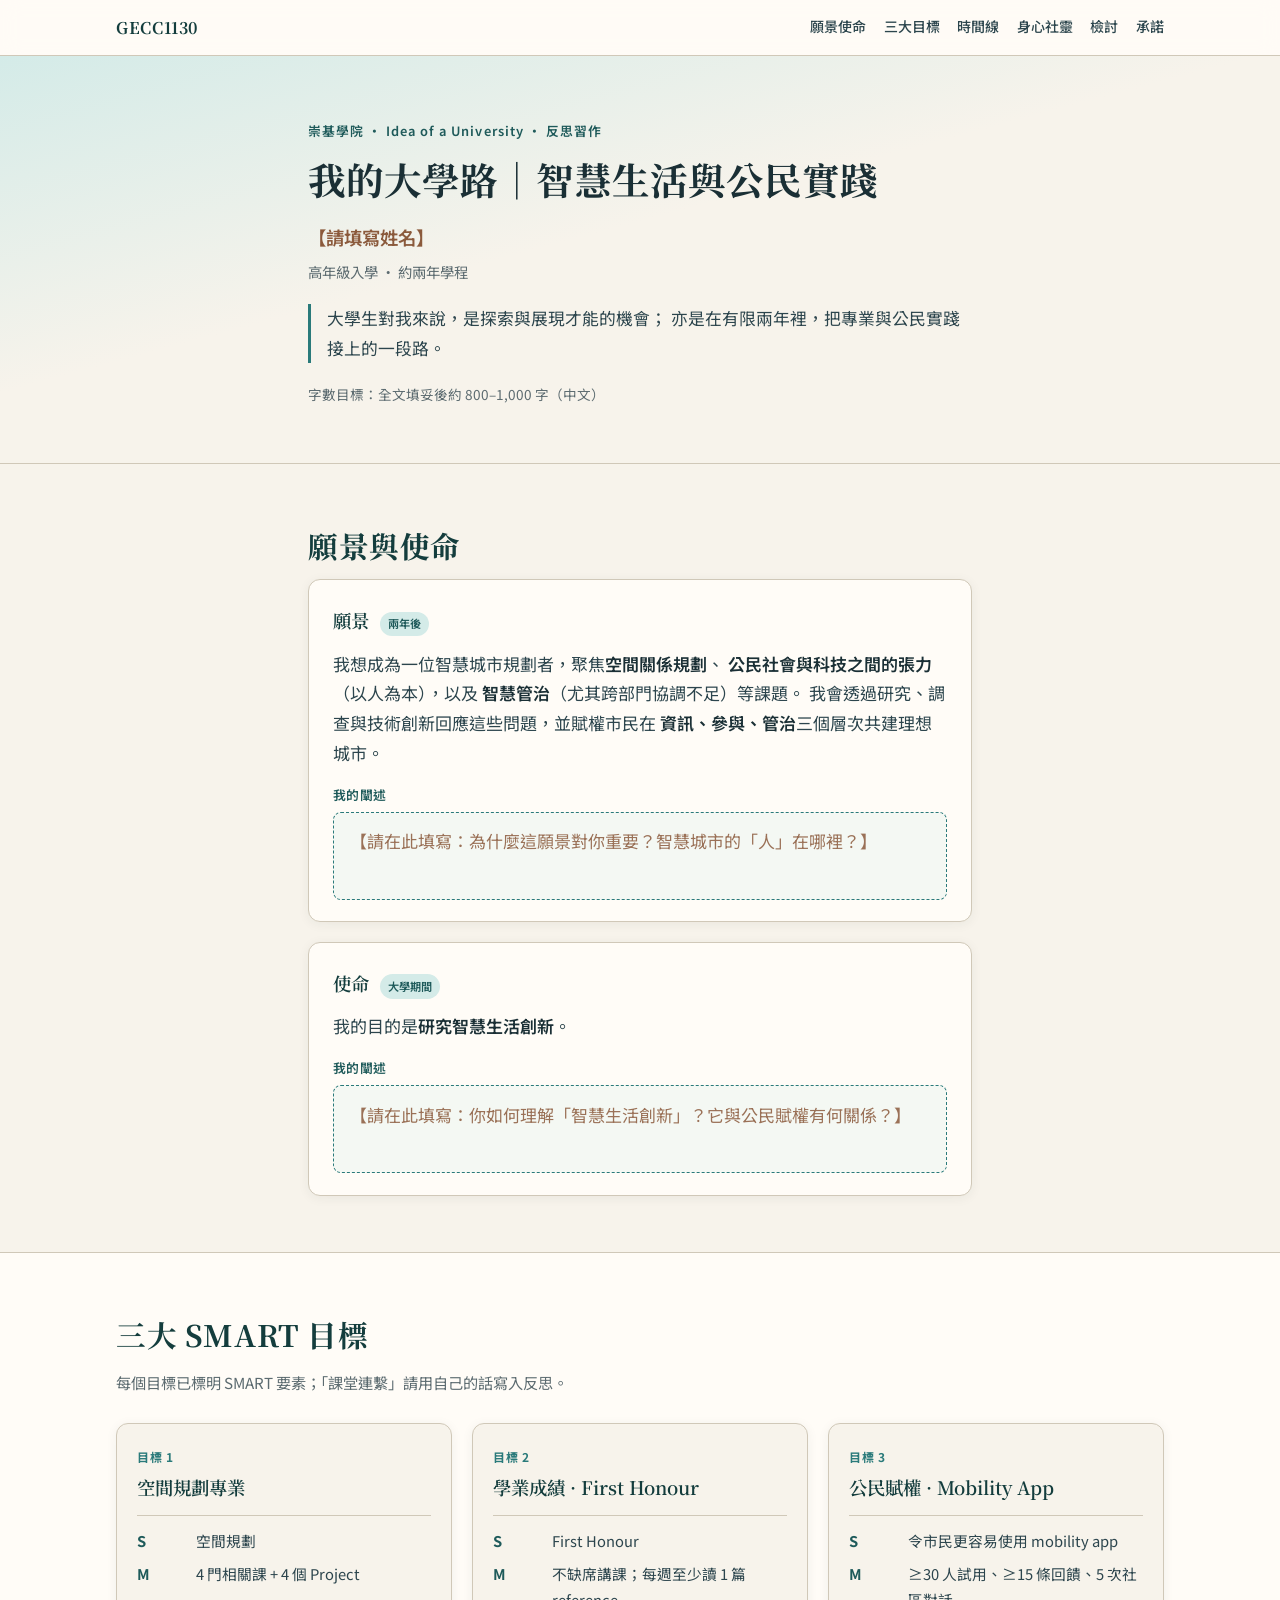
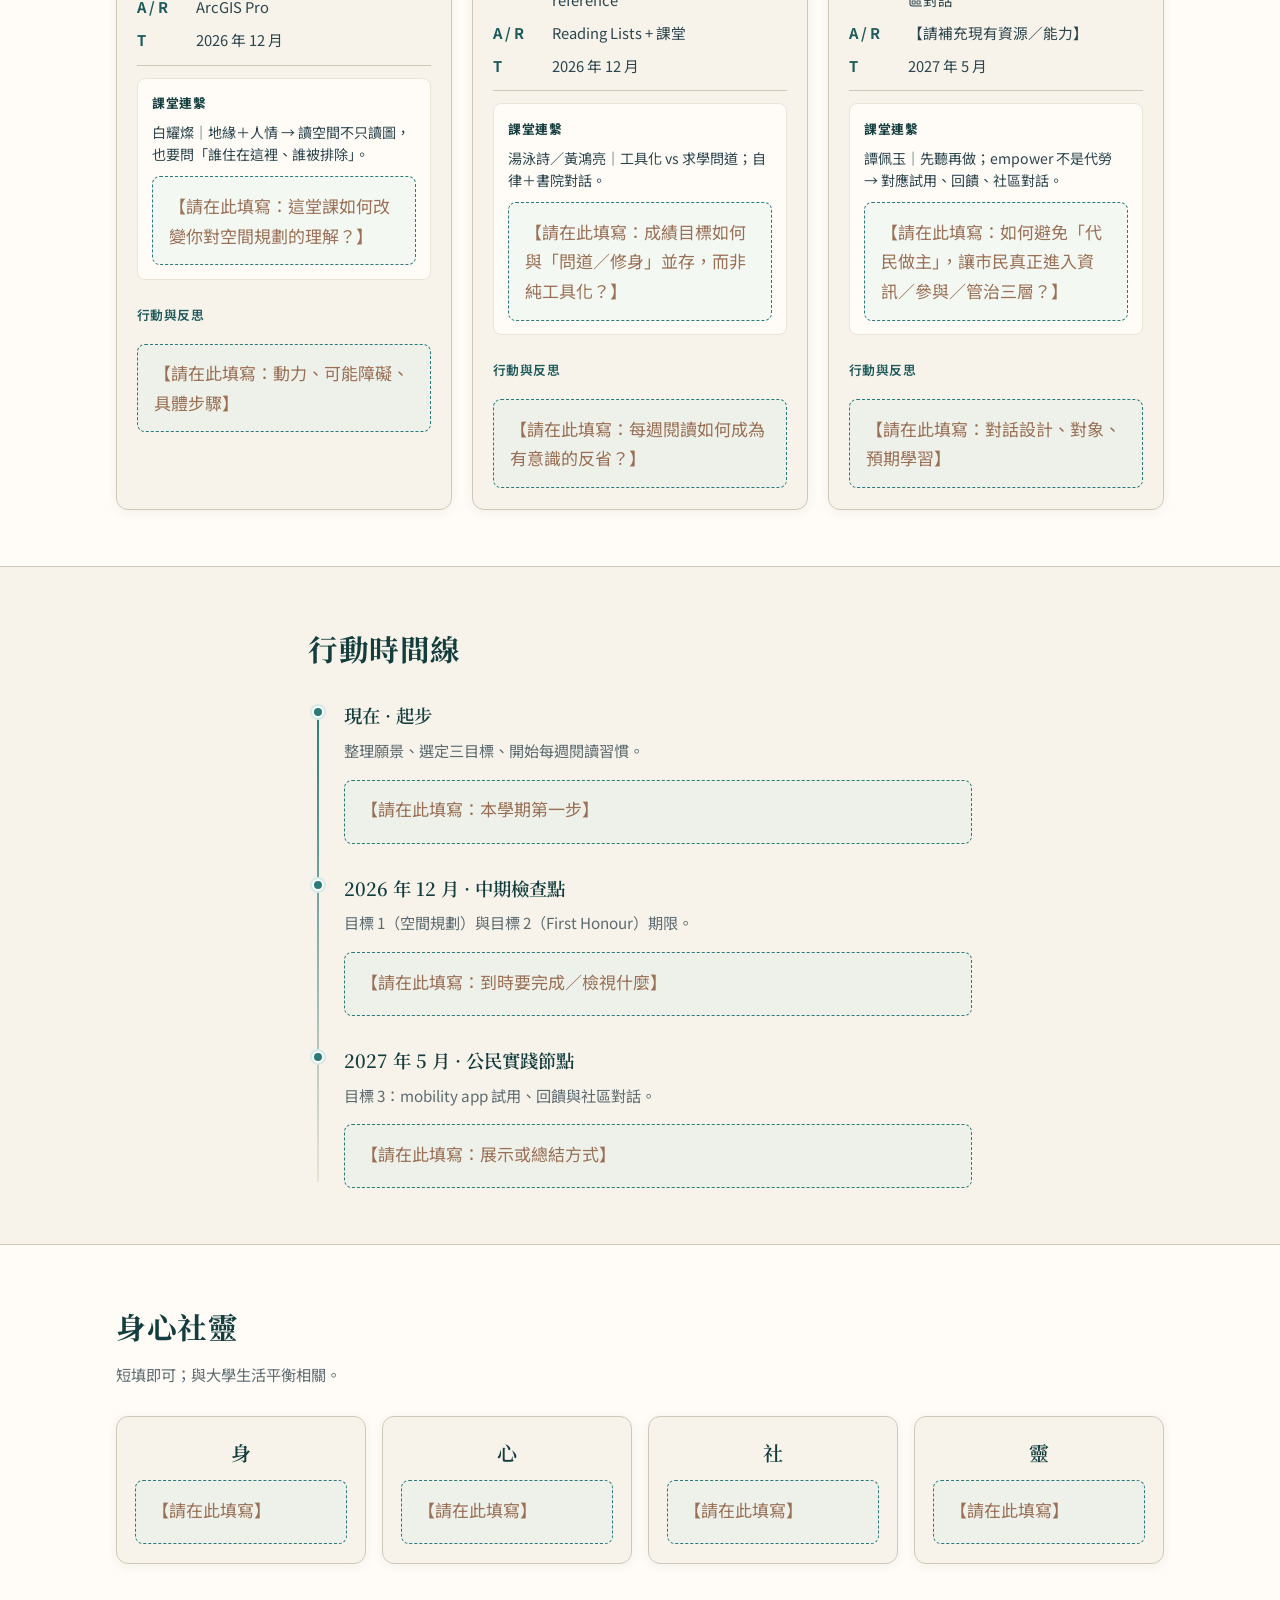
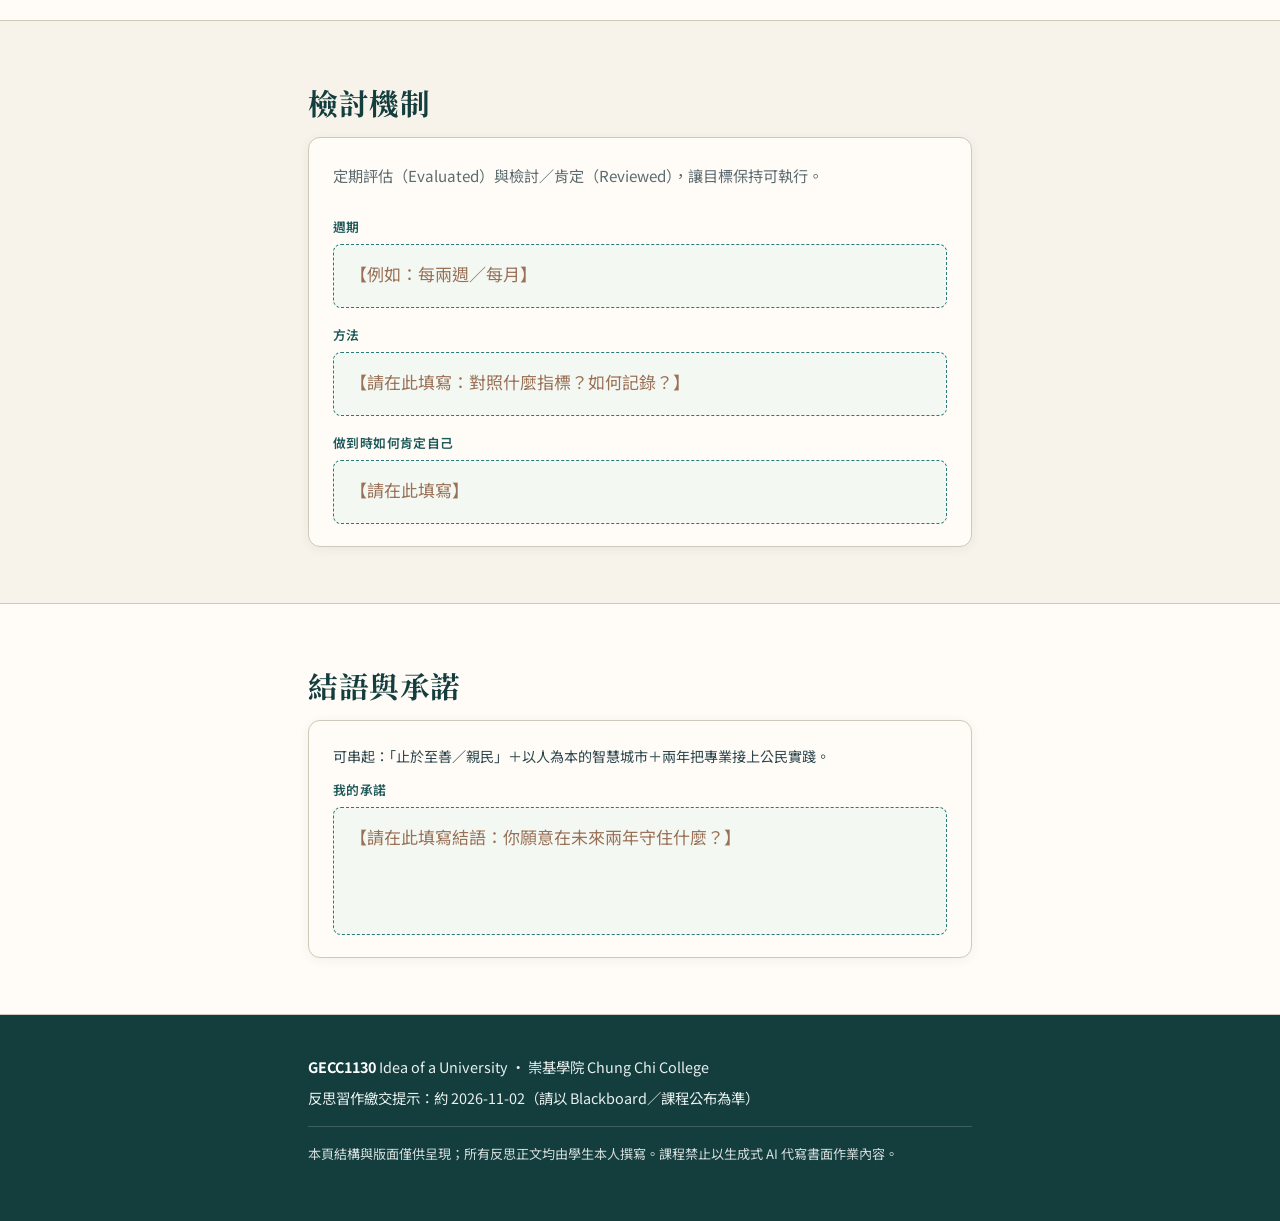
==== src/index.html @ d2ce9ce5 "Add GECC1130 reflective portfolio webpage" ====
<!DOCTYPE html>
<html lang="zh-Hant">
<head>
  <meta charset="UTF-8" />
  <meta name="viewport" content="width=device-width, initial-scale=1" />
  <meta name="description" content="GECC1130 反思習作｜我的大學路：智慧生活與公民實踐" />
  <title>我的大學路｜智慧生活與公民實踐 — GECC1130</title>
  <link rel="preconnect" href="https://fonts.googleapis.com" />
  <link rel="preconnect" href="https://fonts.gstatic.com" crossorigin />
  <link href="https://fonts.googleapis.com/css2?family=Noto+Sans+TC:wght@400;500;600;700&family=Noto+Serif+TC:wght@500;600;700&display=swap" rel="stylesheet" />
  <link rel="stylesheet" href="styles.css" />
</head>
<body>
  <a class="skip-link" href="#main">跳至主要內容</a>

  <header class="site-header">
    <div class="header-inner">
      <a class="logo" href="#hero">GECC1130</a>
      <button class="nav-toggle" type="button" aria-expanded="false" aria-controls="site-nav" aria-label="開啟選單">
        <span></span><span></span><span></span>
      </button>
      <nav id="site-nav" class="site-nav" aria-label="頁面導覽">
        <a href="#vision">願景使命</a>
        <a href="#goals">三大目標</a>
        <a href="#timeline">時間線</a>
        <a href="#wellbeing">身心社靈</a>
        <a href="#review">檢討</a>
        <a href="#closing">承諾</a>
      </nav>
    </div>
  </header>

  <main id="main">
    <!-- 1. Hero -->
    <section id="hero" class="hero">
      <div class="container narrow">
        <p class="eyebrow">崇基學院 · Idea of a University · 反思習作</p>
        <h1>我的大學路｜智慧生活與公民實踐</h1>
        <p class="hero-name">【請填寫姓名】</p>
        <p class="hero-meta">高年級入學 · 約兩年學程</p>
        <p class="hero-identity">
          大學生對我來說，是探索與展現才能的機會；
          亦是在有限兩年裡，把專業與公民實踐接上的一段路。
        </p>
        <p class="fill-hint">字數目標：全文填妥後約 800–1,000 字（中文）</p>
      </div>
    </section>

    <!-- 2. Vision & Mission -->
    <section id="vision" class="section">
      <div class="container narrow">
        <h2>願景與使命</h2>

        <article class="panel">
          <h3>願景 <span class="tag">兩年後</span></h3>
          <p class="prefill">
            我想成為一位智慧城市規劃者，聚焦<strong>空間關係規劃</strong>、
            <strong>公民社會與科技之間的張力</strong>（以人為本），以及
            <strong>智慧管治</strong>（尤其跨部門協調不足）等課題。
            我會透過研究、調查與技術創新回應這些問題，並賦權市民在
            <strong>資訊、參與、管治</strong>三個層次共建理想城市。
          </p>
          <label class="blank-label" for="vision-essay">我的闡述</label>
          <div class="blank-box" id="vision-essay" contenteditable="true" role="textbox" aria-multiline="true" data-placeholder="【請在此填寫：為什麼這願景對你重要？智慧城市的「人」在哪裡？】"></div>
        </article>

        <article class="panel">
          <h3>使命 <span class="tag">大學期間</span></h3>
          <p class="prefill">我的目的是<strong>研究智慧生活創新</strong>。</p>
          <label class="blank-label" for="mission-essay">我的闡述</label>
          <div class="blank-box" id="mission-essay" contenteditable="true" role="textbox" aria-multiline="true" data-placeholder="【請在此填寫：你如何理解「智慧生活創新」？它與公民賦權有何關係？】"></div>
        </article>
      </div>
    </section>

    <!-- 3. Three Goals -->
    <section id="goals" class="section section-alt">
      <div class="container">
        <h2>三大 SMART 目標</h2>
        <p class="section-lead">每個目標已標明 SMART 要素；「課堂連繫」請用自己的話寫入反思。</p>

        <div class="goal-grid">
          <!-- Goal 1 -->
          <article class="goal-card" id="goal-1">
            <header class="goal-header">
              <span class="goal-num">目標 1</span>
              <h3>空間規劃專業</h3>
            </header>
            <dl class="smart-list">
              <div><dt>S</dt><dd>空間規劃</dd></div>
              <div><dt>M</dt><dd>4 門相關課 + 4 個 Project</dd></div>
              <div><dt>A / R</dt><dd>ArcGIS Pro</dd></div>
              <div><dt>T</dt><dd>2026 年 12 月</dd></div>
            </dl>
            <div class="link-box">
              <h4>課堂連繫</h4>
              <p class="link-prompt">白耀燦｜地緣＋人情 → 讀空間不只讀圖，也要問「誰住在這裡、誰被排除」。</p>
              <label class="blank-label visually-hidden" for="goal1-link">目標 1 課堂連繫寫作</label>
              <div class="blank-box compact" id="goal1-link" contenteditable="true" role="textbox" aria-multiline="true" data-placeholder="【請在此填寫：這堂課如何改變你對空間規劃的理解？】"></div>
            </div>
            <label class="blank-label" for="goal1-essay">行動與反思</label>
            <div class="blank-box compact" id="goal1-essay" contenteditable="true" role="textbox" aria-multiline="true" data-placeholder="【請在此填寫：動力、可能障礙、具體步驟】"></div>
          </article>

          <!-- Goal 2 -->
          <article class="goal-card" id="goal-2">
            <header class="goal-header">
              <span class="goal-num">目標 2</span>
              <h3>學業成績 · First Honour</h3>
            </header>
            <dl class="smart-list">
              <div><dt>S</dt><dd>First Honour</dd></div>
              <div><dt>M</dt><dd>不缺席講課；每週至少讀 1 篇 reference</dd></div>
              <div><dt>A / R</dt><dd>Reading Lists + 課堂</dd></div>
              <div><dt>T</dt><dd>2026 年 12 月</dd></div>
            </dl>
            <div class="link-box">
              <h4>課堂連繫</h4>
              <p class="link-prompt">湯泳詩／黃鴻亮｜工具化 vs 求學問道；自律＋書院對話。</p>
              <label class="blank-label visually-hidden" for="goal2-link">目標 2 課堂連繫寫作</label>
              <div class="blank-box compact" id="goal2-link" contenteditable="true" role="textbox" aria-multiline="true" data-placeholder="【請在此填寫：成績目標如何與「問道／修身」並存，而非純工具化？】"></div>
            </div>
            <label class="blank-label" for="goal2-essay">行動與反思</label>
            <div class="blank-box compact" id="goal2-essay" contenteditable="true" role="textbox" aria-multiline="true" data-placeholder="【請在此填寫：每週閱讀如何成為有意識的反省？】"></div>
          </article>

          <!-- Goal 3 -->
          <article class="goal-card" id="goal-3">
            <header class="goal-header">
              <span class="goal-num">目標 3</span>
              <h3>公民賦權 · Mobility App</h3>
            </header>
            <dl class="smart-list">
              <div><dt>S</dt><dd>令市民更容易使用 mobility app</dd></div>
              <div><dt>M</dt><dd>≥30 人試用、≥15 條回饋、5 次社區對話</dd></div>
              <div><dt>A / R</dt><dd>【請補充現有資源／能力】</dd></div>
              <div><dt>T</dt><dd>2027 年 5 月</dd></div>
            </dl>
            <div class="link-box">
              <h4>課堂連繫</h4>
              <p class="link-prompt">譚佩玉｜先聽再做；empower 不是代勞 → 對應試用、回饋、社區對話。</p>
              <label class="blank-label visually-hidden" for="goal3-link">目標 3 課堂連繫寫作</label>
              <div class="blank-box compact" id="goal3-link" contenteditable="true" role="textbox" aria-multiline="true" data-placeholder="【請在此填寫：如何避免「代民做主」，讓市民真正進入資訊／參與／管治三層？】"></div>
            </div>
            <label class="blank-label" for="goal3-essay">行動與反思</label>
            <div class="blank-box compact" id="goal3-essay" contenteditable="true" role="textbox" aria-multiline="true" data-placeholder="【請在此填寫：對話設計、對象、預期學習】"></div>
          </article>
        </div>
      </div>
    </section>

    <!-- 4. Timeline -->
    <section id="timeline" class="section">
      <div class="container narrow">
        <h2>行動時間線</h2>
        <ol class="timeline">
          <li class="timeline-item">
            <div class="timeline-dot" aria-hidden="true"></div>
            <div class="timeline-body">
              <h3>現在 · 起步</h3>
              <p class="prefill muted">整理願景、選定三目標、開始每週閱讀習慣。</p>
              <div class="blank-box compact" contenteditable="true" role="textbox" aria-multiline="true" data-placeholder="【請在此填寫：本學期第一步】" aria-label="現在步驟"></div>
            </div>
          </li>
          <li class="timeline-item">
            <div class="timeline-dot" aria-hidden="true"></div>
            <div class="timeline-body">
              <h3>2026 年 12 月 · 中期檢查點</h3>
              <p class="prefill muted">目標 1（空間規劃）與目標 2（First Honour）期限。</p>
              <div class="blank-box compact" contenteditable="true" role="textbox" aria-multiline="true" data-placeholder="【請在此填寫：到時要完成／檢視什麼】" aria-label="2026年12月步驟"></div>
            </div>
          </li>
          <li class="timeline-item">
            <div class="timeline-dot" aria-hidden="true"></div>
            <div class="timeline-body">
              <h3>2027 年 5 月 · 公民實踐節點</h3>
              <p class="prefill muted">目標 3：mobility app 試用、回饋與社區對話。</p>
              <div class="blank-box compact" contenteditable="true" role="textbox" aria-multiline="true" data-placeholder="【請在此填寫：展示或總結方式】" aria-label="2027年5月步驟"></div>
            </div>
          </li>
        </ol>
      </div>
    </section>

    <!-- 5. 身心社靈 -->
    <section id="wellbeing" class="section section-alt">
      <div class="container">
        <h2>身心社靈</h2>
        <p class="section-lead">短填即可；與大學生活平衡相關。</p>
        <div class="wellbeing-grid">
          <article class="wellbeing-card">
            <h3>身</h3>
            <div class="blank-box compact" contenteditable="true" role="textbox" aria-multiline="true" data-placeholder="【請在此填寫】" aria-label="身"></div>
          </article>
          <article class="wellbeing-card">
            <h3>心</h3>
            <div class="blank-box compact" contenteditable="true" role="textbox" aria-multiline="true" data-placeholder="【請在此填寫】" aria-label="心"></div>
          </article>
          <article class="wellbeing-card">
            <h3>社</h3>
            <div class="blank-box compact" contenteditable="true" role="textbox" aria-multiline="true" data-placeholder="【請在此填寫】" aria-label="社"></div>
          </article>
          <article class="wellbeing-card">
            <h3>靈</h3>
            <div class="blank-box compact" contenteditable="true" role="textbox" aria-multiline="true" data-placeholder="【請在此填寫】" aria-label="靈"></div>
          </article>
        </div>
      </div>
    </section>

    <!-- 6. Review -->
    <section id="review" class="section">
      <div class="container narrow">
        <h2>檢討機制</h2>
        <article class="panel">
          <p class="prefill muted">定期評估（Evaluated）與檢討／肯定（Reviewed），讓目標保持可執行。</p>
          <div class="review-fields">
            <div>
              <label class="blank-label" for="review-cycle">週期</label>
              <div class="blank-box compact" id="review-cycle" contenteditable="true" role="textbox" data-placeholder="【例如：每兩週／每月】"></div>
            </div>
            <div>
              <label class="blank-label" for="review-method">方法</label>
              <div class="blank-box compact" id="review-method" contenteditable="true" role="textbox" aria-multiline="true" data-placeholder="【請在此填寫：對照什麼指標？如何記錄？】"></div>
            </div>
            <div>
              <label class="blank-label" for="review-reward">做到時如何肯定自己</label>
              <div class="blank-box compact" id="review-reward" contenteditable="true" role="textbox" aria-multiline="true" data-placeholder="【請在此填寫】"></div>
            </div>
          </div>
        </article>
      </div>
    </section>

    <!-- 7. Closing -->
    <section id="closing" class="section section-alt">
      <div class="container narrow">
        <h2>結語與承諾</h2>
        <article class="panel closing-panel">
          <p class="link-prompt">可串起：「止於至善／親民」＋以人為本的智慧城市＋兩年把專業接上公民實踐。</p>
          <label class="blank-label" for="closing-essay">我的承諾</label>
          <div class="blank-box tall" id="closing-essay" contenteditable="true" role="textbox" aria-multiline="true" data-placeholder="【請在此填寫結語：你願意在未來兩年守住什麼？】"></div>
        </article>
      </div>
    </section>
  </main>

  <footer class="site-footer">
    <div class="container narrow">
      <p><strong>GECC1130</strong> Idea of a University · 崇基學院 Chung Chi College</p>
      <p>反思習作繳交提示：約 <time datetime="2026-11-02">2026-11-02</time>（請以 Blackboard／課程公布為準）</p>
      <p class="footer-note">本頁結構與版面僅供呈現；所有反思正文均由學生本人撰寫。課程禁止以生成式 AI 代寫書面作業內容。</p>
    </div>
  </footer>

  <script src="script.js"></script>
</body>
</html>
---- src/styles.css ----
/* GECC1130 Reflective Portfolio — calm academic + civic */

:root {
  --ink: #1a2f35;
  --ink-soft: #2c454d;
  --teal: #1e5a5a;
  --teal-deep: #143d3d;
  --accent: #2a7a7a;
  --accent-soft: #d4ebe8;
  --cream: #f7f3eb;
  --cream-dark: #ebe4d6;
  --paper: #fffcf7;
  --line: #d0c8b8;
  --muted: #5c6b70;
  --danger-hint: #8b5a3c;
  --radius: 12px;
  --radius-sm: 8px;
  --shadow: 0 2px 12px rgba(26, 47, 53, 0.06);
  --max-text: 44rem; /* ~704px */
  --max-wide: 68rem;
  --header-h: 3.5rem;
  --font-sans: "Noto Sans TC", "PingFang TC", "Microsoft JhengHei", system-ui, sans-serif;
  --font-serif: "Noto Serif TC", "Source Han Serif TC", "Songti TC", serif;
}

*,
*::before,
*::after {
  box-sizing: border-box;
}

html {
  scroll-behavior: smooth;
  scroll-padding-top: calc(var(--header-h) + 0.75rem);
}

body {
  margin: 0;
  font-family: var(--font-sans);
  font-size: 1.0625rem;
  line-height: 1.75;
  color: var(--ink);
  background: var(--cream);
  -webkit-font-smoothing: antialiased;
}

.skip-link {
  position: absolute;
  left: -9999px;
  top: 0;
  background: var(--teal-deep);
  color: #fff;
  padding: 0.5rem 1rem;
  z-index: 100;
}

.skip-link:focus {
  left: 0.5rem;
  top: 0.5rem;
}

.visually-hidden {
  position: absolute;
  width: 1px;
  height: 1px;
  padding: 0;
  margin: -1px;
  overflow: hidden;
  clip: rect(0, 0, 0, 0);
  border: 0;
}

/* Header */
.site-header {
  position: sticky;
  top: 0;
  z-index: 50;
  height: var(--header-h);
  background: rgba(255, 252, 247, 0.92);
  backdrop-filter: blur(10px);
  border-bottom: 1px solid var(--line);
}

.header-inner {
  max-width: var(--max-wide);
  margin: 0 auto;
  padding: 0 1.25rem;
  height: 100%;
  display: flex;
  align-items: center;
  justify-content: space-between;
  gap: 1rem;
}

.logo {
  font-family: var(--font-serif);
  font-weight: 700;
  font-size: 1rem;
  color: var(--teal-deep);
  text-decoration: none;
  letter-spacing: 0.04em;
}

.site-nav {
  display: flex;
  flex-wrap: wrap;
  gap: 0.15rem 1.1rem;
}

.site-nav a {
  color: var(--ink-soft);
  text-decoration: none;
  font-size: 0.875rem;
  font-weight: 500;
  padding: 0.25rem 0;
  border-bottom: 2px solid transparent;
  transition: color 0.15s, border-color 0.15s;
}

.site-nav a:hover,
.site-nav a:focus-visible {
  color: var(--accent);
  border-bottom-color: var(--accent);
  outline: none;
}

.nav-toggle {
  display: none;
  flex-direction: column;
  justify-content: center;
  gap: 5px;
  width: 2.5rem;
  height: 2.5rem;
  padding: 0.5rem;
  border: 1px solid var(--line);
  border-radius: var(--radius-sm);
  background: var(--paper);
  cursor: pointer;
}

.nav-toggle span {
  display: block;
  height: 2px;
  background: var(--ink);
  border-radius: 1px;
}

/* Layout */
.container {
  max-width: var(--max-wide);
  margin: 0 auto;
  padding: 0 1.25rem;
}

.container.narrow {
  max-width: var(--max-text);
}

.section {
  padding: 3.5rem 0;
}

.section-alt {
  background: var(--paper);
  border-block: 1px solid var(--line);
}

.section h2 {
  font-family: var(--font-serif);
  font-size: clamp(1.5rem, 2.5vw, 1.85rem);
  font-weight: 700;
  color: var(--teal-deep);
  margin: 0 0 0.5rem;
  letter-spacing: 0.02em;
}

.section-lead {
  color: var(--muted);
  margin: 0 0 1.75rem;
  font-size: 0.95rem;
}

/* Hero */
.hero {
  padding: 4rem 0 3.5rem;
  background:
    linear-gradient(165deg, var(--accent-soft) 0%, var(--cream) 45%, var(--cream) 100%);
  border-bottom: 1px solid var(--line);
}

.eyebrow {
  font-size: 0.8rem;
  font-weight: 600;
  letter-spacing: 0.08em;
  color: var(--teal);
  text-transform: none;
  margin: 0 0 0.75rem;
}

.hero h1 {
  font-family: var(--font-serif);
  font-size: clamp(1.75rem, 4vw, 2.35rem);
  font-weight: 700;
  line-height: 1.35;
  color: var(--ink);
  margin: 0 0 1rem;
}

.hero-name {
  font-size: 1.15rem;
  font-weight: 600;
  color: var(--danger-hint);
  margin: 0 0 0.35rem;
}

.hero-meta {
  font-size: 0.9rem;
  color: var(--muted);
  margin: 0 0 1.25rem;
}

.hero-identity {
  font-size: 1.05rem;
  color: var(--ink-soft);
  border-left: 3px solid var(--accent);
  padding-left: 1rem;
  margin: 0 0 1.25rem;
}

.fill-hint {
  font-size: 0.85rem;
  color: var(--muted);
  margin: 0;
}

/* Panels & cards */
.panel {
  background: var(--paper);
  border: 1px solid var(--line);
  border-radius: var(--radius);
  padding: 1.5rem 1.5rem 1.35rem;
  box-shadow: var(--shadow);
  margin-bottom: 1.25rem;
}

.panel:last-child {
  margin-bottom: 0;
}

.panel h3,
.goal-card h3,
.wellbeing-card h3,
.timeline-body h3 {
  font-family: var(--font-serif);
  font-size: 1.15rem;
  font-weight: 600;
  color: var(--teal-deep);
  margin: 0 0 0.75rem;
}

.tag {
  display: inline-block;
  font-family: var(--font-sans);
  font-size: 0.7rem;
  font-weight: 600;
  vertical-align: middle;
  margin-left: 0.4rem;
  padding: 0.15rem 0.5rem;
  border-radius: 999px;
  background: var(--accent-soft);
  color: var(--teal);
}

.prefill {
  margin: 0 0 1rem;
  color: var(--ink-soft);
}

.prefill.muted,
.muted {
  color: var(--muted);
  font-size: 0.95rem;
}

.prefill strong {
  color: var(--ink);
  font-weight: 600;
}

/* Editable blanks */
.blank-label {
  display: block;
  font-size: 0.8rem;
  font-weight: 600;
  color: var(--teal);
  margin: 0.75rem 0 0.35rem;
  letter-spacing: 0.03em;
}

.blank-box {
  min-height: 5.5rem;
  padding: 0.85rem 1rem;
  border: 1.5px dashed var(--accent);
  border-radius: var(--radius-sm);
  background: rgba(212, 235, 232, 0.25);
  color: var(--ink);
  outline: none;
  transition: border-color 0.15s, background 0.15s, box-shadow 0.15s;
}

.blank-box.compact {
  min-height: 4rem;
}

.blank-box.tall {
  min-height: 8rem;
}

.blank-box:empty::before {
  content: attr(data-placeholder);
  color: var(--danger-hint);
  opacity: 0.85;
  pointer-events: none;
}

.blank-box:focus {
  border-style: solid;
  border-color: var(--accent);
  background: #fff;
  box-shadow: 0 0 0 3px rgba(42, 122, 122, 0.2);
}

/* Goals */
.goal-grid {
  display: grid;
  grid-template-columns: repeat(3, 1fr);
  gap: 1.25rem;
}

.goal-card {
  background: var(--cream);
  border: 1px solid var(--line);
  border-radius: var(--radius);
  padding: 1.35rem 1.25rem;
  box-shadow: var(--shadow);
  display: flex;
  flex-direction: column;
  gap: 0.75rem;
}

.goal-header {
  display: flex;
  flex-direction: column;
  gap: 0.25rem;
}

.goal-num {
  font-size: 0.75rem;
  font-weight: 700;
  letter-spacing: 0.06em;
  color: var(--accent);
  text-transform: uppercase;
}

.goal-card h3 {
  margin: 0;
}

.smart-list {
  margin: 0;
  padding: 0.75rem 0;
  border-top: 1px solid var(--line);
  border-bottom: 1px solid var(--line);
  display: flex;
  flex-direction: column;
  gap: 0.45rem;
}

.smart-list > div {
  display: grid;
  grid-template-columns: 3.2rem 1fr;
  gap: 0.5rem;
  align-items: start;
  font-size: 0.92rem;
}

.smart-list dt {
  font-weight: 700;
  color: var(--teal);
  margin: 0;
}

.smart-list dd {
  margin: 0;
  color: var(--ink-soft);
}

.link-box {
  background: var(--paper);
  border-radius: var(--radius-sm);
  padding: 0.85rem 0.9rem;
  border: 1px solid var(--cream-dark);
}

.link-box h4 {
  margin: 0 0 0.4rem;
  font-size: 0.8rem;
  font-weight: 700;
  color: var(--teal-deep);
  letter-spacing: 0.04em;
}

.link-prompt {
  margin: 0 0 0.65rem;
  font-size: 0.88rem;
  color: var(--ink-soft);
  line-height: 1.6;
}

/* Timeline */
.timeline {
  list-style: none;
  margin: 1.5rem 0 0;
  padding: 0;
  position: relative;
}

.timeline::before {
  content: "";
  position: absolute;
  left: 0.55rem;
  top: 0.4rem;
  bottom: 0.4rem;
  width: 2px;
  background: linear-gradient(to bottom, var(--accent), var(--cream-dark));
}

.timeline-item {
  position: relative;
  padding-left: 2.25rem;
  margin-bottom: 1.75rem;
}

.timeline-item:last-child {
  margin-bottom: 0;
}

.timeline-dot {
  position: absolute;
  left: 0.25rem;
  top: 0.45rem;
  width: 0.75rem;
  height: 0.75rem;
  border-radius: 50%;
  background: var(--accent);
  border: 2px solid var(--paper);
  box-shadow: 0 0 0 2px var(--accent-soft);
}

.timeline-body h3 {
  margin-bottom: 0.35rem;
}

/* Wellbeing */
.wellbeing-grid {
  display: grid;
  grid-template-columns: repeat(4, 1fr);
  gap: 1rem;
}

.wellbeing-card {
  background: var(--cream);
  border: 1px solid var(--line);
  border-radius: var(--radius);
  padding: 1.15rem;
  box-shadow: var(--shadow);
}

.wellbeing-card h3 {
  text-align: center;
  font-size: 1.25rem;
  margin-bottom: 0.65rem;
}

.review-fields {
  display: flex;
  flex-direction: column;
  gap: 0.25rem;
}

.closing-panel .blank-box.tall {
  margin-top: 0.25rem;
}

/* Footer */
.site-footer {
  padding: 2.5rem 0 3rem;
  background: var(--teal-deep);
  color: #e8f0ef;
  font-size: 0.9rem;
  line-height: 1.65;
}

.site-footer p {
  margin: 0 0 0.5rem;
}

.site-footer strong {
  color: #fff;
}

.footer-note {
  margin-top: 1rem !important;
  padding-top: 1rem;
  border-top: 1px solid rgba(255, 255, 255, 0.2);
  font-size: 0.82rem;
  opacity: 0.9;
}

/* Responsive */
@media (max-width: 960px) {
  .goal-grid {
    grid-template-columns: 1fr;
  }

  .wellbeing-grid {
    grid-template-columns: repeat(2, 1fr);
  }
}

@media (max-width: 720px) {
  .nav-toggle {
    display: flex;
  }

  .site-nav {
    display: none;
    position: absolute;
    top: var(--header-h);
    left: 0;
    right: 0;
    flex-direction: column;
    gap: 0;
    background: var(--paper);
    border-bottom: 1px solid var(--line);
    padding: 0.5rem 1.25rem 1rem;
    box-shadow: var(--shadow);
  }

  .site-nav.is-open {
    display: flex;
  }

  .site-nav a {
    padding: 0.65rem 0;
    border-bottom: 1px solid var(--cream-dark);
  }

  .hero {
    padding: 2.75rem 0 2.5rem;
  }

  .section {
    padding: 2.5rem 0;
  }

  .wellbeing-grid {
    grid-template-columns: 1fr;
  }
}

/* Print */
@media print {
  .site-header,
  .nav-toggle,
  .skip-link {
    display: none !important;
  }

  html {
    scroll-padding-top: 0;
  }

  body {
    background: #fff;
    color: #000;
    font-size: 11pt;
  }

  .hero,
  .section-alt,
  .site-footer {
    background: #fff !important;
    border-color: #ccc;
  }

  .site-footer {
    color: #333;
  }

  .blank-box {
    border: 1px solid #999;
    background: #fafafa;
    min-height: 3rem;
  }

  .blank-box:empty::before {
    color: #666;
  }

  .goal-grid {
    grid-template-columns: 1fr;
    gap: 1rem;
  }

  .goal-card,
  .panel,
  .wellbeing-card {
    box-shadow: none;
    break-inside: avoid;
  }

  .section {
    padding: 1.25rem 0;
  }

  a {
    color: inherit;
    text-decoration: none;
  }
}
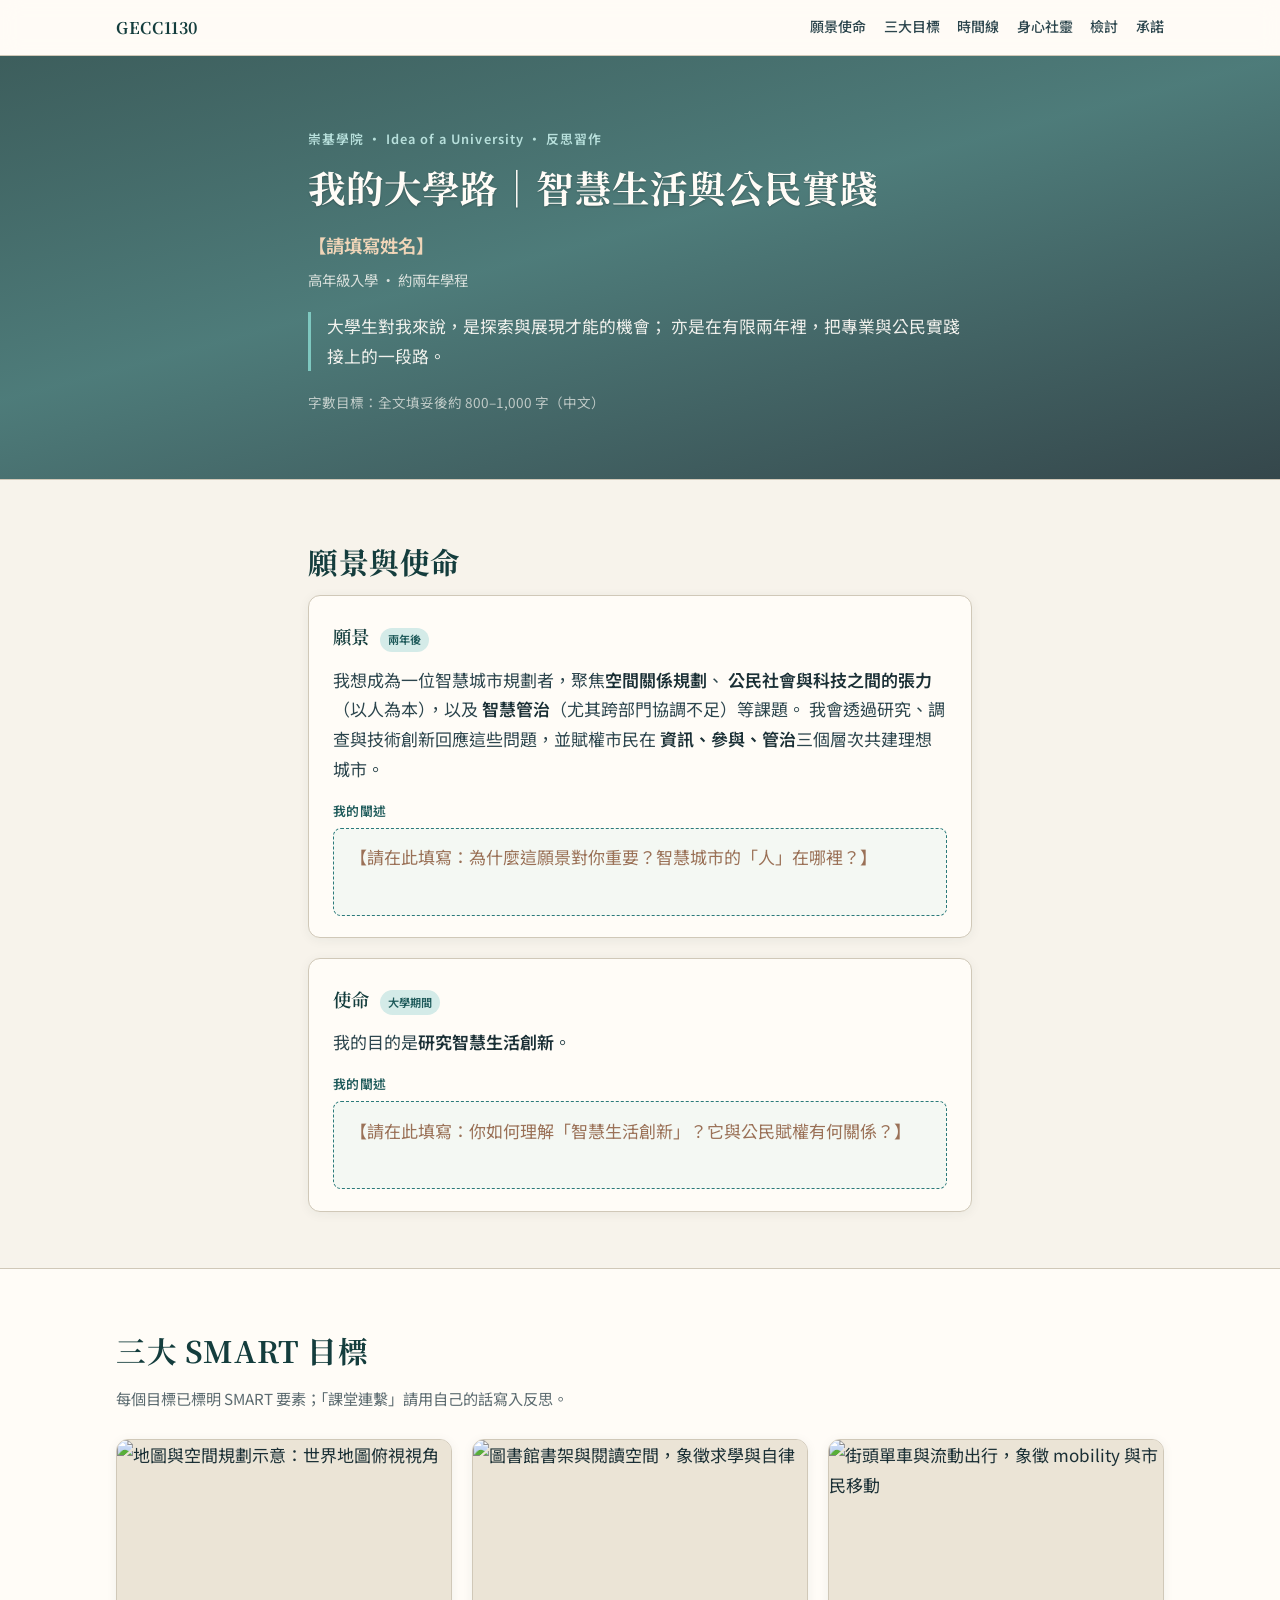
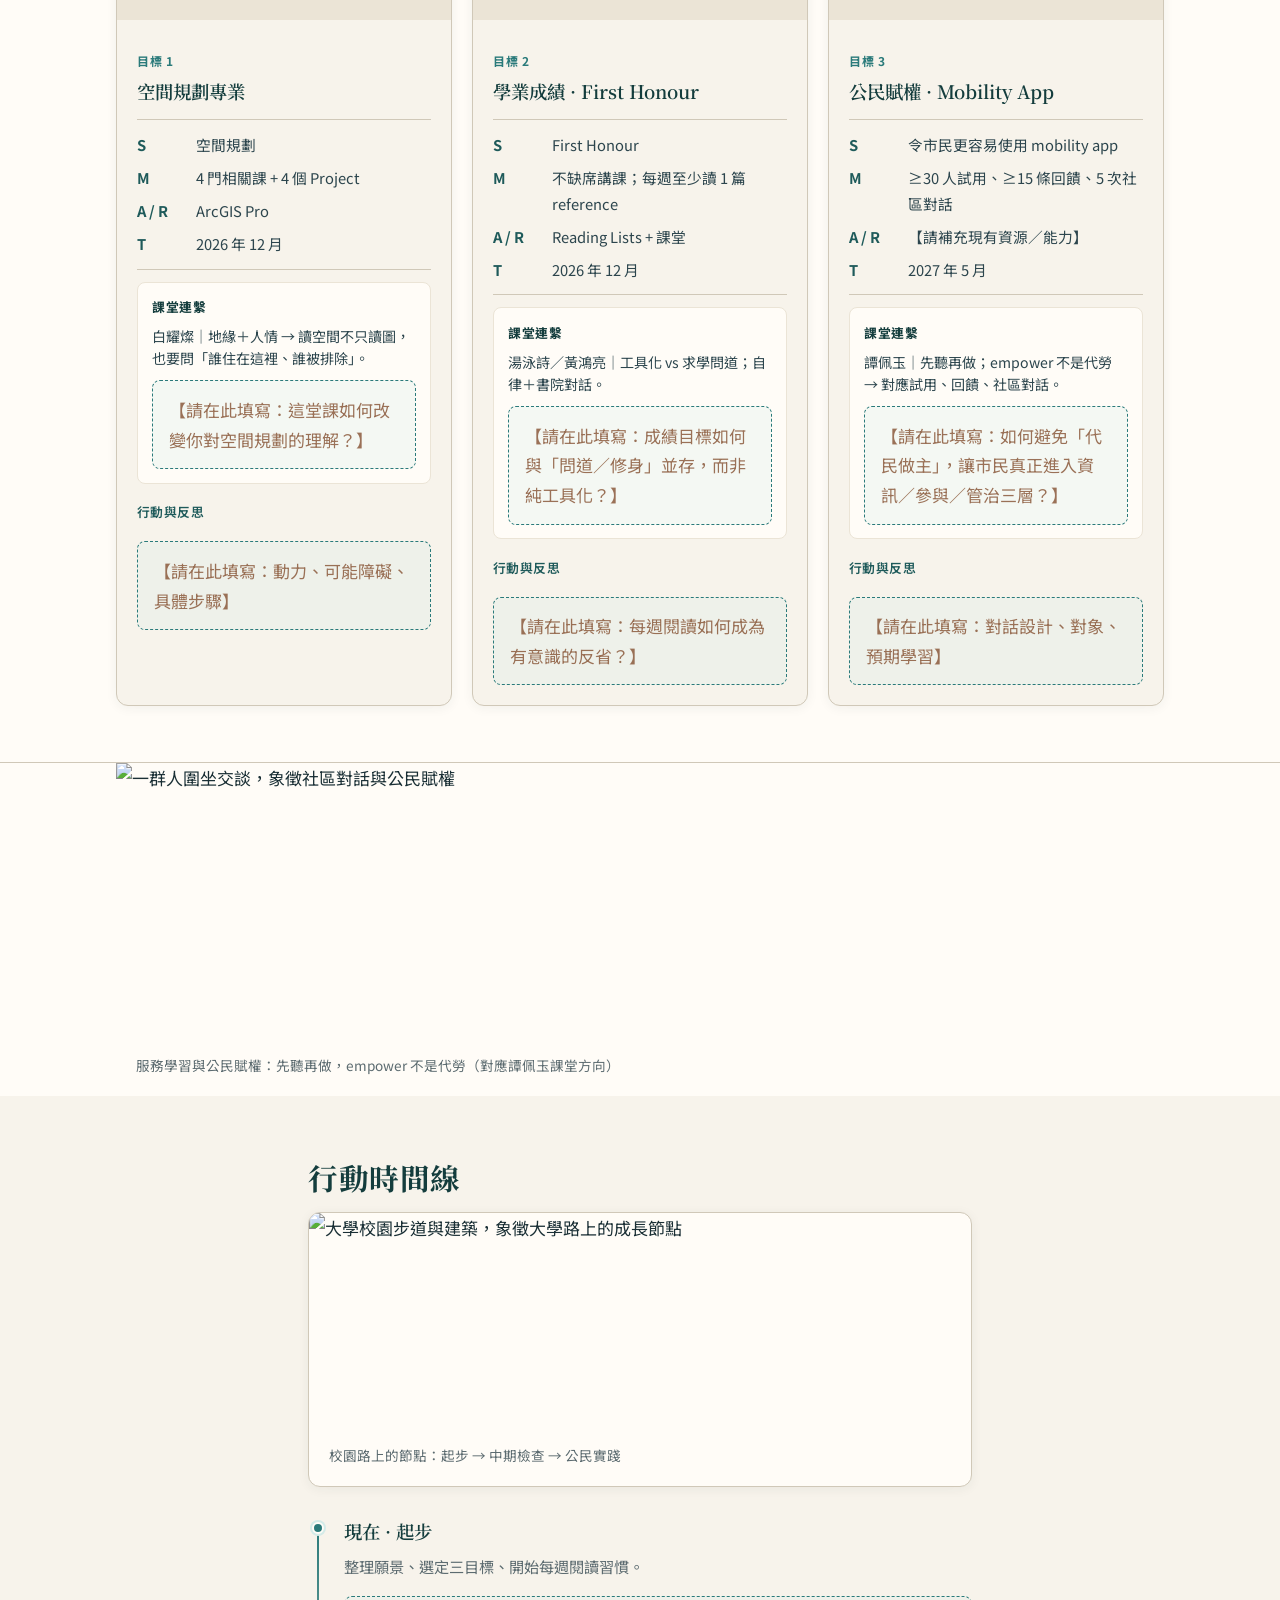
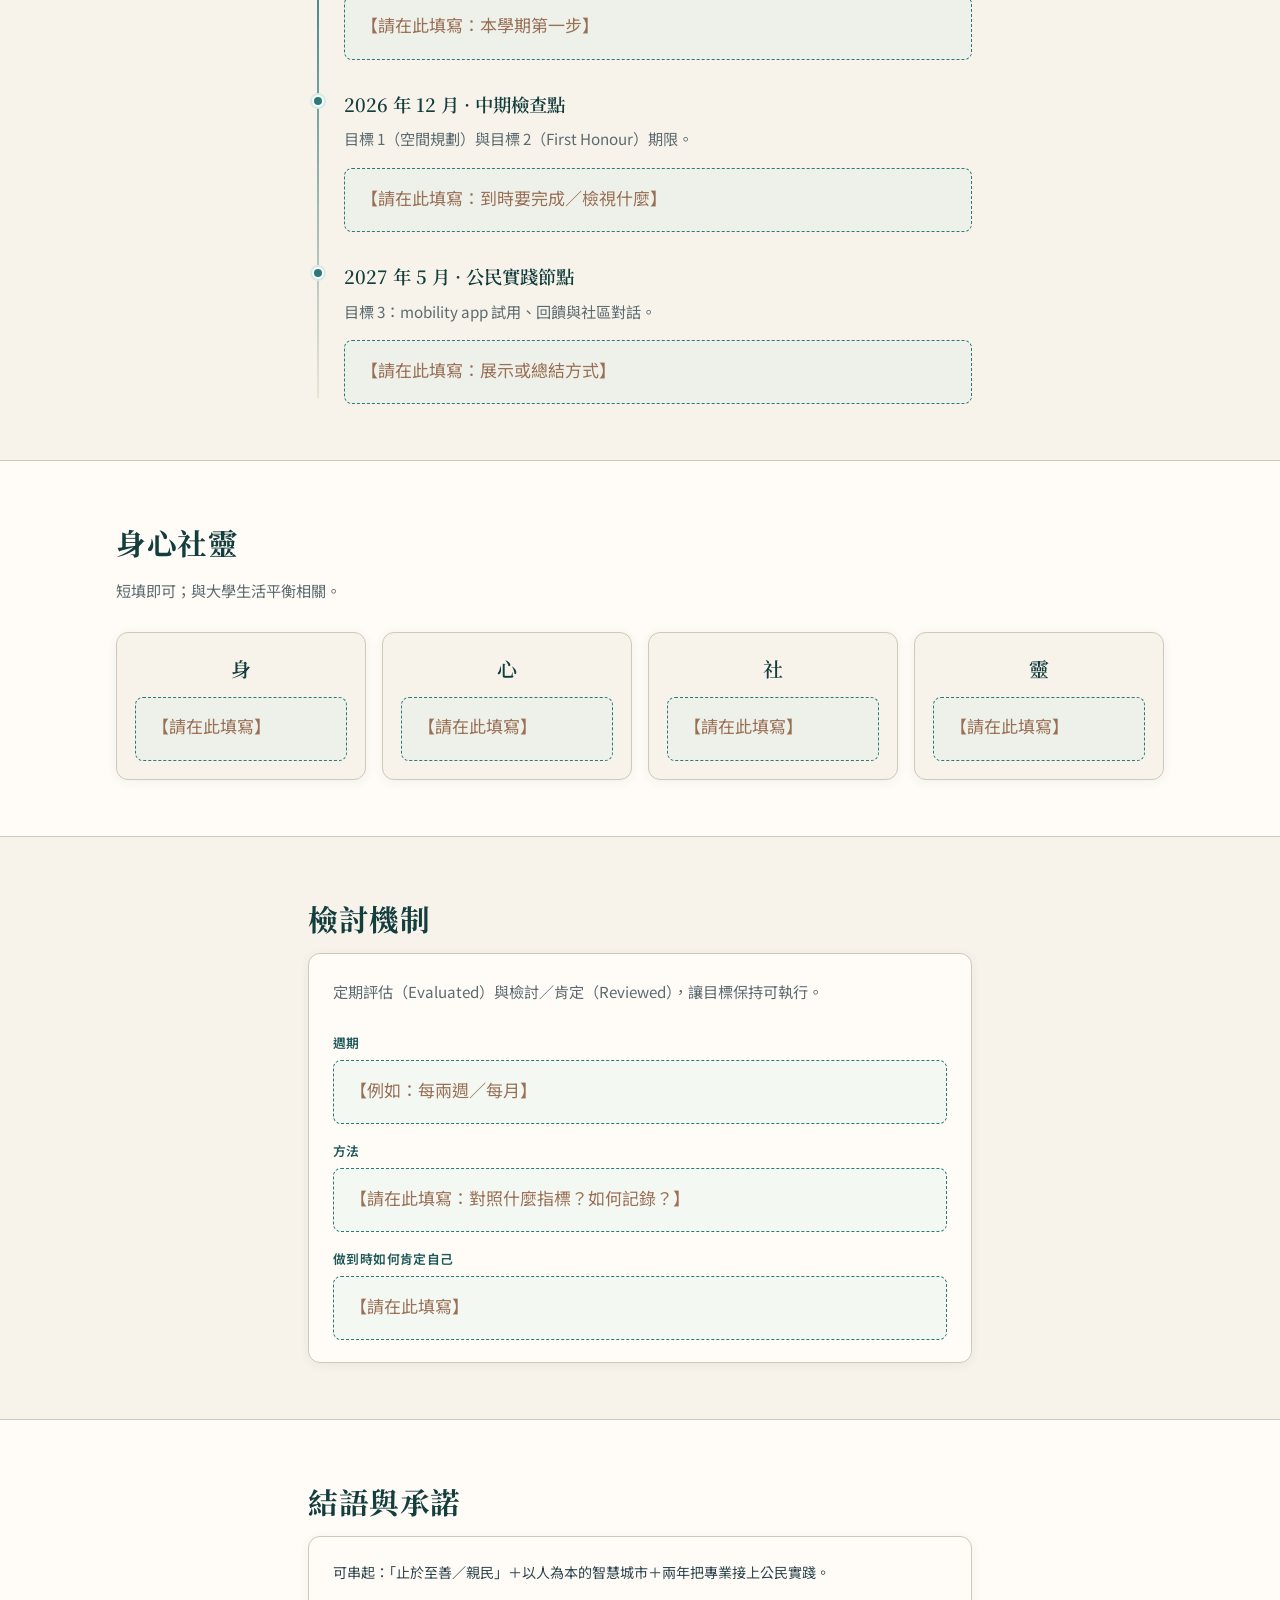
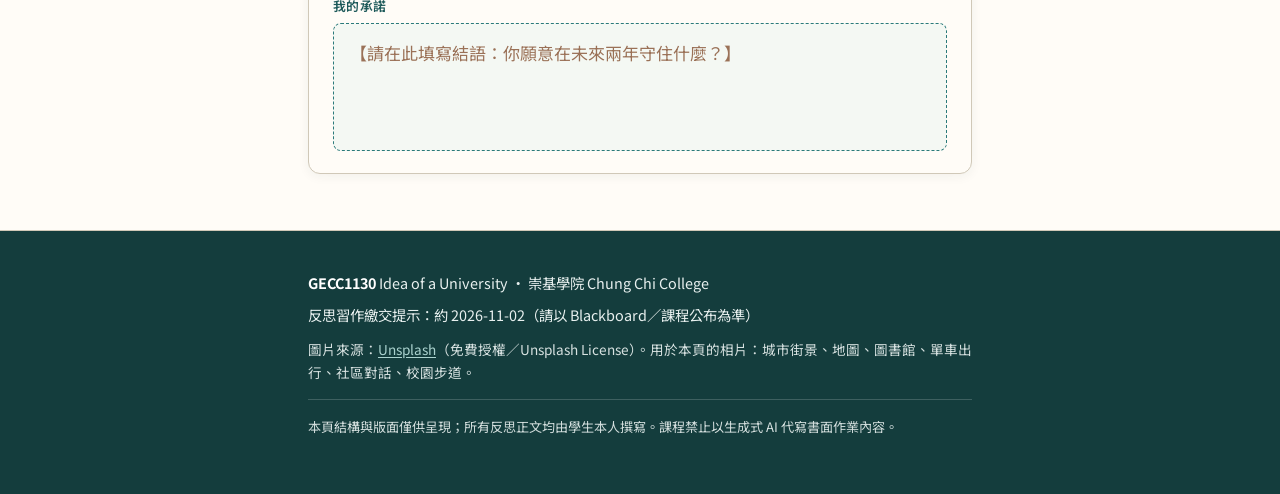
==== commit 322f9752: "Sync src multi-file copies and document Unsplash image credits" ====
--- a/src/index.html
+++ b/src/index.html
@@ -33,7 +33,9 @@
   <main id="main">
     <!-- 1. Hero -->
     <section id="hero" class="hero">
-      <div class="container narrow">
+      <div class="hero-bg" role="img" aria-label="城市黃昏街景：行人與單車，象徵智慧城市與公共空間"></div>
+      <div class="hero-overlay" aria-hidden="true"></div>
+      <div class="container narrow hero-content">
         <p class="eyebrow">崇基學院 · Idea of a University · 反思習作</p>
         <h1>我的大學路｜智慧生活與公民實踐</h1>
         <p class="hero-name">【請填寫姓名】</p>
@@ -82,6 +84,9 @@
         <div class="goal-grid">
           <!-- Goal 1 -->
           <article class="goal-card" id="goal-1">
+            <figure class="goal-media">
+              <img src="images/goal-spatial.svg" alt="地圖與空間規劃示意：世界地圖俯視視角" width="1200" height="797" loading="lazy" decoding="async" />
+            </figure>
             <header class="goal-header">
               <span class="goal-num">目標 1</span>
               <h3>空間規劃專業</h3>
@@ -104,6 +109,9 @@
 
           <!-- Goal 2 -->
           <article class="goal-card" id="goal-2">
+            <figure class="goal-media">
+              <img src="images/goal-study.svg" alt="圖書館書架與閱讀空間，象徵求學與自律" width="1200" height="800" loading="lazy" decoding="async" />
+            </figure>
             <header class="goal-header">
               <span class="goal-num">目標 2</span>
               <h3>學業成績 · First Honour</h3>
@@ -126,6 +134,9 @@
 
           <!-- Goal 3 -->
           <article class="goal-card" id="goal-3">
+            <figure class="goal-media">
+              <img src="images/goal-mobility.svg" alt="街頭單車與流動出行，象徵 mobility 與市民移動" width="1200" height="800" loading="lazy" decoding="async" />
+            </figure>
             <header class="goal-header">
               <span class="goal-num">目標 3</span>
               <h3>公民賦權 · Mobility App</h3>
@@ -149,10 +160,24 @@
       </div>
     </section>
 
+    <!-- Community / service visual -->
+    <section id="community" class="section section-visual" aria-label="公民與服務意象">
+      <div class="container">
+        <figure class="visual-strip">
+          <img src="images/community.svg" alt="一群人圍坐交談，象徵社區對話與公民賦權" width="1200" height="675" loading="lazy" decoding="async" />
+          <figcaption>服務學習與公民賦權：先聽再做，empower 不是代勞（對應譚佩玉課堂方向）</figcaption>
+        </figure>
+      </div>
+    </section>
+
     <!-- 4. Timeline -->
     <section id="timeline" class="section">
       <div class="container narrow">
         <h2>行動時間線</h2>
+        <figure class="inline-figure">
+          <img src="images/campus.svg" alt="大學校園步道與建築，象徵大學路上的成長節點" width="1200" height="800" loading="lazy" decoding="async" />
+          <figcaption>校園路上的節點：起步 → 中期檢查 → 公民實踐</figcaption>
+        </figure>
         <ol class="timeline">
           <li class="timeline-item">
             <div class="timeline-dot" aria-hidden="true"></div>
@@ -249,6 +274,7 @@
     <div class="container narrow">
       <p><strong>GECC1130</strong> Idea of a University · 崇基學院 Chung Chi College</p>
       <p>反思習作繳交提示：約 <time datetime="2026-11-02">2026-11-02</time>（請以 Blackboard／課程公布為準）</p>
+      <p class="footer-credits">圖片來源：<a href="https://unsplash.com/" rel="noopener noreferrer" target="_blank">Unsplash</a>（免費授權／Unsplash License）。用於本頁的相片：城市街景、地圖、圖書館、單車出行、社區對話、校園步道。</p>
       <p class="footer-note">本頁結構與版面僅供呈現；所有反思正文均由學生本人撰寫。課程禁止以生成式 AI 代寫書面作業內容。</p>
     </div>
   </footer>
--- a/src/styles.css
+++ b/src/styles.css
@@ -182,17 +182,49 @@
 
 /* Hero */
 .hero {
-  padding: 4rem 0 3.5rem;
+  position: relative;
+  isolation: isolate;
+  padding: 4.5rem 0 4rem;
+  border-bottom: 1px solid var(--line);
+  overflow: hidden;
+  min-height: 22rem;
+  display: flex;
+  align-items: center;
+}
+
+.hero-bg {
+  position: absolute;
+  inset: 0;
+  z-index: -2;
+  background-image: url("images/hero-city.svg");
+  background-size: cover;
+  background-position: center 40%;
+  background-repeat: no-repeat;
+}
+
+.hero-overlay {
+  position: absolute;
+  inset: 0;
+  z-index: -1;
   background:
-    linear-gradient(165deg, var(--accent-soft) 0%, var(--cream) 45%, var(--cream) 100%);
-  border-bottom: 1px solid var(--line);
+    linear-gradient(
+      165deg,
+      rgba(20, 61, 61, 0.82) 0%,
+      rgba(30, 90, 90, 0.78) 45%,
+      rgba(26, 47, 53, 0.88) 100%
+    );
+}
+
+.hero-content {
+  position: relative;
+  z-index: 1;
 }
 
 .eyebrow {
   font-size: 0.8rem;
   font-weight: 600;
   letter-spacing: 0.08em;
-  color: var(--teal);
+  color: #b8e0dc;
   text-transform: none;
   margin: 0 0 0.75rem;
 }
@@ -202,35 +234,137 @@
   font-size: clamp(1.75rem, 4vw, 2.35rem);
   font-weight: 700;
   line-height: 1.35;
-  color: var(--ink);
+  color: #fffcf7;
   margin: 0 0 1rem;
+  text-shadow: 0 1px 2px rgba(0, 0, 0, 0.25);
 }
 
 .hero-name {
   font-size: 1.15rem;
   font-weight: 600;
-  color: var(--danger-hint);
+  color: #f0d5b8;
   margin: 0 0 0.35rem;
 }
 
 .hero-meta {
   font-size: 0.9rem;
-  color: var(--muted);
+  color: rgba(255, 252, 247, 0.78);
   margin: 0 0 1.25rem;
 }
 
 .hero-identity {
   font-size: 1.05rem;
-  color: var(--ink-soft);
-  border-left: 3px solid var(--accent);
+  color: rgba(255, 252, 247, 0.92);
+  border-left: 3px solid #7ec8c0;
   padding-left: 1rem;
   margin: 0 0 1.25rem;
 }
 
 .fill-hint {
   font-size: 0.85rem;
+  color: rgba(255, 252, 247, 0.65);
+  margin: 0;
+}
+
+/* Goal card images */
+.goal-media {
+  margin: 0;
+  width: 100%;
+  height: 180px;
+  overflow: hidden;
+  background: var(--cream-dark);
+}
+
+.goal-media img {
+  display: block;
+  width: 100%;
+  height: 100%;
+  object-fit: cover;
+  object-position: center;
+}
+
+.goal-card > .goal-header,
+.goal-card > .smart-list,
+.goal-card > .link-box,
+.goal-card > .blank-label,
+.goal-card > .blank-box {
+  margin-left: 1.25rem;
+  margin-right: 1.25rem;
+}
+
+.goal-card > .goal-header {
+  margin-top: 1.1rem;
+}
+
+.goal-card > .blank-box:last-child {
+  margin-bottom: 1.25rem;
+}
+
+.goal-card > .blank-label {
+  margin-top: 0.35rem;
+}
+
+/* Visual strips */
+.section-visual {
+  padding: 0;
+  background: var(--paper);
+}
+
+.visual-strip {
+  margin: 0;
+  border-radius: 0;
+  overflow: hidden;
+}
+
+.visual-strip img {
+  display: block;
+  width: 100%;
+  max-height: 280px;
+  object-fit: cover;
+  object-position: center 40%;
+}
+
+.visual-strip figcaption,
+.inline-figure figcaption {
+  font-size: 0.85rem;
   color: var(--muted);
+  padding: 0.75rem 1.25rem 1.25rem;
   margin: 0;
+  line-height: 1.55;
+}
+
+.inline-figure {
+  margin: 0 0 1.75rem;
+  border-radius: var(--radius);
+  overflow: hidden;
+  border: 1px solid var(--line);
+  background: var(--paper);
+  box-shadow: var(--shadow);
+}
+
+.inline-figure img {
+  display: block;
+  width: 100%;
+  max-height: 220px;
+  object-fit: cover;
+  object-position: center;
+}
+
+.footer-credits {
+  margin-top: 0.75rem !important;
+  font-size: 0.85rem;
+  opacity: 0.92;
+}
+
+.footer-credits a {
+  color: #b8e0dc;
+  text-decoration: underline;
+  text-underline-offset: 2px;
+}
+
+.footer-credits a:hover,
+.footer-credits a:focus-visible {
+  color: #fff;
 }
 
 /* Panels & cards */
@@ -341,11 +475,12 @@
   background: var(--cream);
   border: 1px solid var(--line);
   border-radius: var(--radius);
-  padding: 1.35rem 1.25rem;
+  padding: 0;
   box-shadow: var(--shadow);
   display: flex;
   flex-direction: column;
   gap: 0.75rem;
+  overflow: hidden;
 }
 
 .goal-header {
@@ -628,4 +763,41 @@
     color: inherit;
     text-decoration: none;
   }
-}
+
+  .hero-bg,
+  .hero-overlay,
+  .goal-media,
+  .section-visual,
+  .inline-figure {
+    display: none !important;
+  }
+
+  .hero {
+    min-height: 0;
+    padding: 1.5rem 0;
+    background: #fff !important;
+  }
+
+  .hero h1,
+  .eyebrow,
+  .hero-name,
+  .hero-meta,
+  .hero-identity,
+  .fill-hint {
+    color: #000 !important;
+    text-shadow: none !important;
+  }
+
+  .hero-identity {
+    border-left-color: #333;
+  }
+
+  .goal-card > .goal-header,
+  .goal-card > .smart-list,
+  .goal-card > .link-box,
+  .goal-card > .blank-label,
+  .goal-card > .blank-box {
+    margin-left: 0.75rem;
+    margin-right: 0.75rem;
+  }
+}
